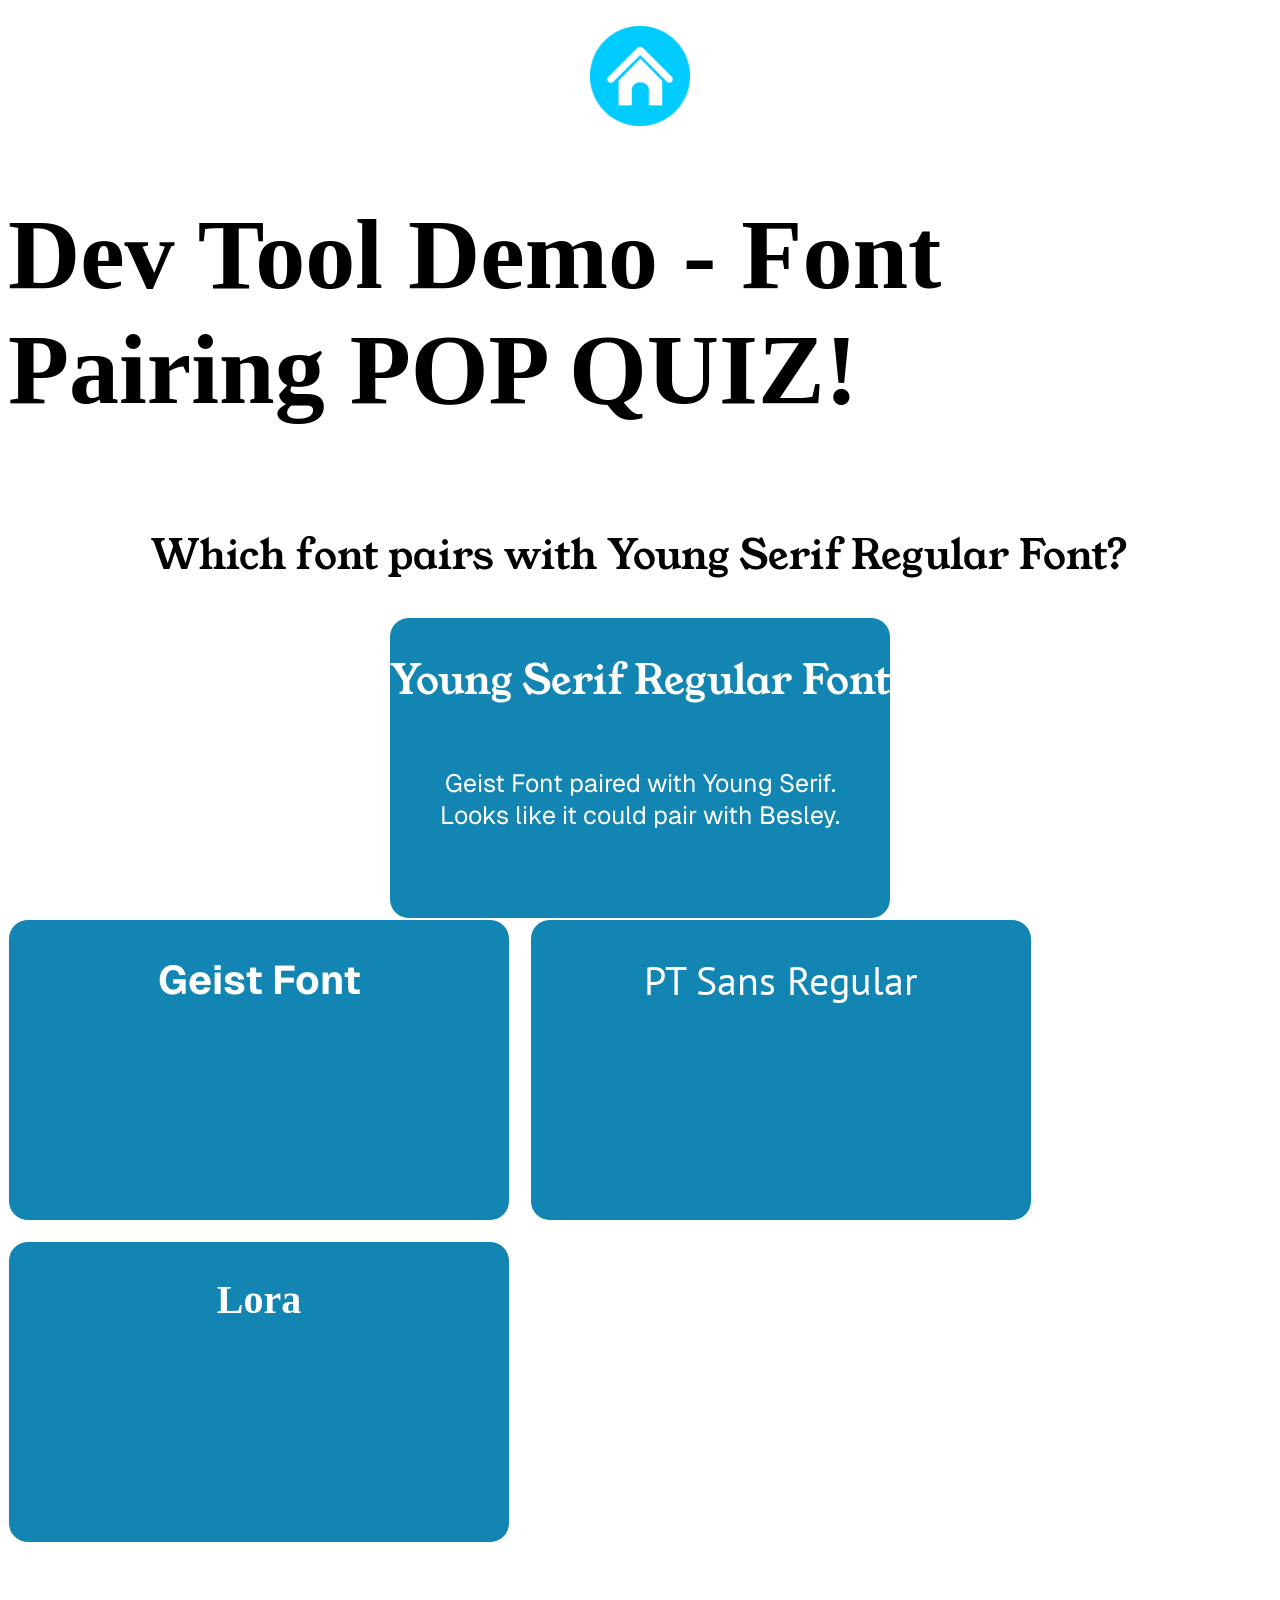
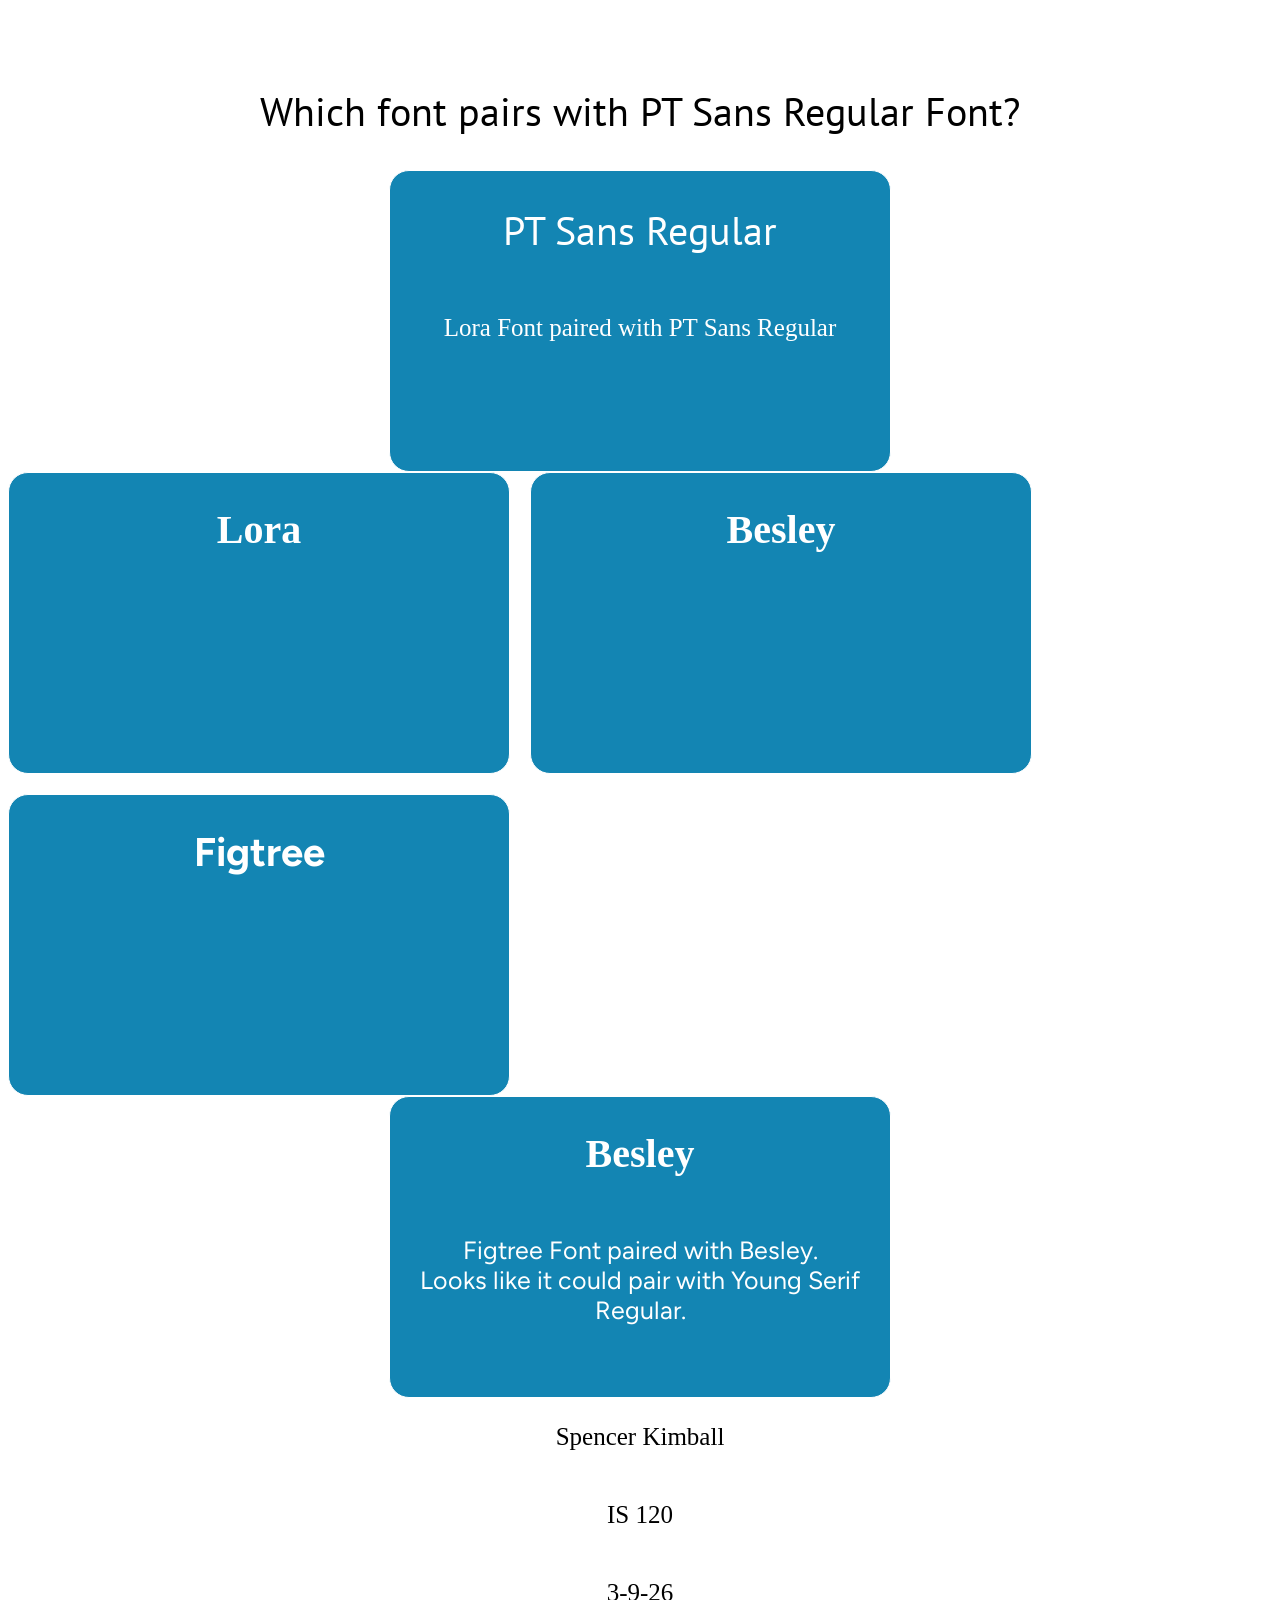
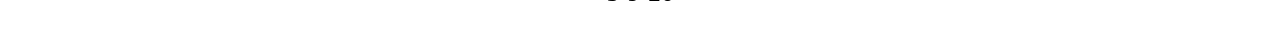
==== index.html @ 42277ef9 "Added quiz feature to the demo" ====
<!DOCTYPE html>
<html lang="en">
<head>
    <meta charset="UTF-8">
    <meta name="viewport" content="width=device-width, initial-scale=1.0">
    <link rel="stylesheet" href="devtooldemo.css">

    <!-- Google Embed Code - Step 1 -->
     <!-- IBM Plex Mono, PT Sans Regular, Lora -->
    <link rel="preconnect" href="https://fonts.googleapis.com">
    <link rel="preconnect" href="https://fonts.gstatic.com" crossorigin>
    <link href="https://fonts.googleapis.com/css2?family=Besley:ital,wght@0,400..900;1,400..900&family=Figtree:ital,wght@0,300..900;1,300..900&family=Geist:wght@100..900&family=IBM+Plex+Mono:ital,wght@0,100;0,200;0,300;0,400;0,500;0,600;0,700;1,100;1,200;1,300;1,400;1,500;1,600;1,700&family=Lora:ital,wght@0,400..700;1,400..700&family=PT+Sans:ital,wght@0,400;0,700;1,400;1,700&family=Young+Serif&display=swap" rel="stylesheet">
    
    <title>Demo</title>
</head>

<header>
    <div class="main-flow-container">
        <div>
            <a href="devtooldemo.html">
                <br>
                <img height="100px" src="home_icon.png" alt="Home Icon">
            </a>
        </div>

        <div>
            <h1>
                Dev Tool Demo - Font Pairing POP QUIZ!
            </h1>
        </div>
    </div>
</header>

<body>
    <main>
        <div class="main-flow-container">

            <!-- Quiz Question 1! -->
            <h2 class="young-serif-regular">
                Which font pairs with Young Serif Regular Font?
            </h2>
            
            <div class="card">
                <h2 class="young-serif-regular">
                    Young Serif Regular Font
                </h2>
                <p class="geist-font">
                    Geist Font paired with Young Serif.
                    <br>
                    Looks like it could pair with Besley.
                </p>
            </div>

            <div class="container">
                <div class="correct-card">
                    <h2 class="geist-font">Geist Font</h2>
                </div>

                <div class="wrong-card">
                    <h2 class="pt-sans-regular">
                        PT Sans Regular
                    </h2>
                </div>

                <div class="wrong-card">
                    <h2 class="lora">
                        Lora
                    </h2>
                </div>
            </div>
            <br>
            <br>
            <br>
            <br>
            <br>
            <br>

            <!-- Quiz Question 2! -->
            <h2 class="pt-sans-regular">
                Which font pairs with PT Sans Regular Font?
            </h2>
            
                <div class="card">
                    <h2 class="pt-sans-regular">
                        PT Sans Regular
                    </h2>
                    <p class="lora">
                        Lora Font paired with PT Sans Regular
                    </p>
                </div>

                <div class="container">

                    <div class="correct-card">
                        <h2 class="lora">Lora</h2>
                    </div>
                    
                    <div class="wrong-card">
                        <h2 class="Besley">
                            Besley
                        </h2>
                    </div>
                    
                    <div class="wrong-card">
                        <h2 class="figtree">Figtree</h2>
                    </div>
                </div>
                    
                    <div class="card">
                        <h2 class="Besley">
                        Besley
                    </h2>
                    <p class="figtree">
                        Figtree Font paired with Besley.
                        <br>
                        Looks like it could pair with Young Serif Regular.
                    </p>
                </div>
            </div>
        </div>
    </main>
</body>


<footer>
    <div class="main-flow-container">
        <p>
            Spencer Kimball <br>
        </p>
        <p>
            IS 120
        </p>
        <p>
            3-9-26
        </p>
    </div>
</footer>

</html>
---- devtooldemo.css ----
/* ************************* */
/* ********* FONTS ********* */
/* ************************* */
.ibm-plex-mono-thin {
  font-family: "IBM Plex Mono", monospace;
  font-weight: 100;
  font-style: normal;
}

.pt-sans-regular {
  font-family: "PT Sans", sans-serif;
  font-weight: 400;
  font-style: normal;
}

.young-serif-regular {
  font-family: "Young Serif", serif;
  font-weight: 400;
  font-style: normal;
}

.geist-font {
  font-family: "Geist", sans-serif;
  font-optical-sizing: auto;
  font-style: normal;
}

.besley {
  font-family: "Besley", serif;
  font-optical-sizing: auto;
  font-style: normal;
}

.figtree {
  font-family: "Figtree", sans-serif;
  font-optical-sizing: auto;
  font-style: normal;
}




/* ****************************************** */
/* ********* Main Styles - Elements ********* */
/* ****************************************** */
h1 {
  font-size: 100px;
}

h2 {
  font-size: 40px;
}

p {
  font-size: 25px;
}

button {
  font-size: 35px;
  font-family: "Young Serif", serif;
  font-weight: 400;
  font-style: normal;
  color: white;
  background-color: rgb(183, 183, 235);
  border-radius: 15px;
}

button:hover {
  font-size: 40px;
  font-family: "Geist", sans-serif;
  font-optical-sizing: auto;
  font-style: normal;
  color: white;
  background-color: rgb(235, 223, 183);
  border-radius: 15px;
}

/* ******************************************** */
/* Items for the Main Flow of the Dev Tool Demo */
/* ******************************************** */
.card {
  background-color: rgb(19, 133, 179);
  width: 500px;
  height: 300px;
  border: 1px solid white;
  border-radius: 20px;
  color: white;
  
  display: flex;
  flex-direction: column;
  align-items: center;
  text-align: center;
}

.correct-card {
  background-color: rgb(19, 133, 179);
  width: 500px;
  height: 300px;
  border: 1px solid white;
  border-radius: 20px;
  color: white;
  
  display: flex;
  flex-direction: column;
  align-items: center;
  text-align: center;
}

.correct-card:hover {
  background-color: green;
  width: 500px;
  height: 300px;
  border: 1px solid white;
  border-radius: 20px;
  color: white;
  
  display: flex;
  flex-direction: column;
  align-items: center;
  text-align: center;
}

.wrong-card {
  background-color: rgb(19, 133, 179);
  width: 500px;
  height: 300px;
  border: 1px solid white;
  border-radius: 20px;
  color: white;

  display: flex;
  flex-direction: column;
  align-items: center;
  text-align: center;
}

.wrong-card:hover {
  background-color: red;
  width: 500px;
  height: 300px;
  border: 1px solid white;
  border-radius: 20px;
  color: white;

  display: flex;
  flex-direction: column;
  align-items: center;
  text-align: center;
}

.container {
  gap: 20px;
  display: flex;
  flex-direction: row;
  flex-wrap: wrap;
}

.main-flow-container {
  display: flex;
  flex-direction: column;
  align-items: center;
  padding: 0;
  gap: 0;
  margin: 0 auto;
}
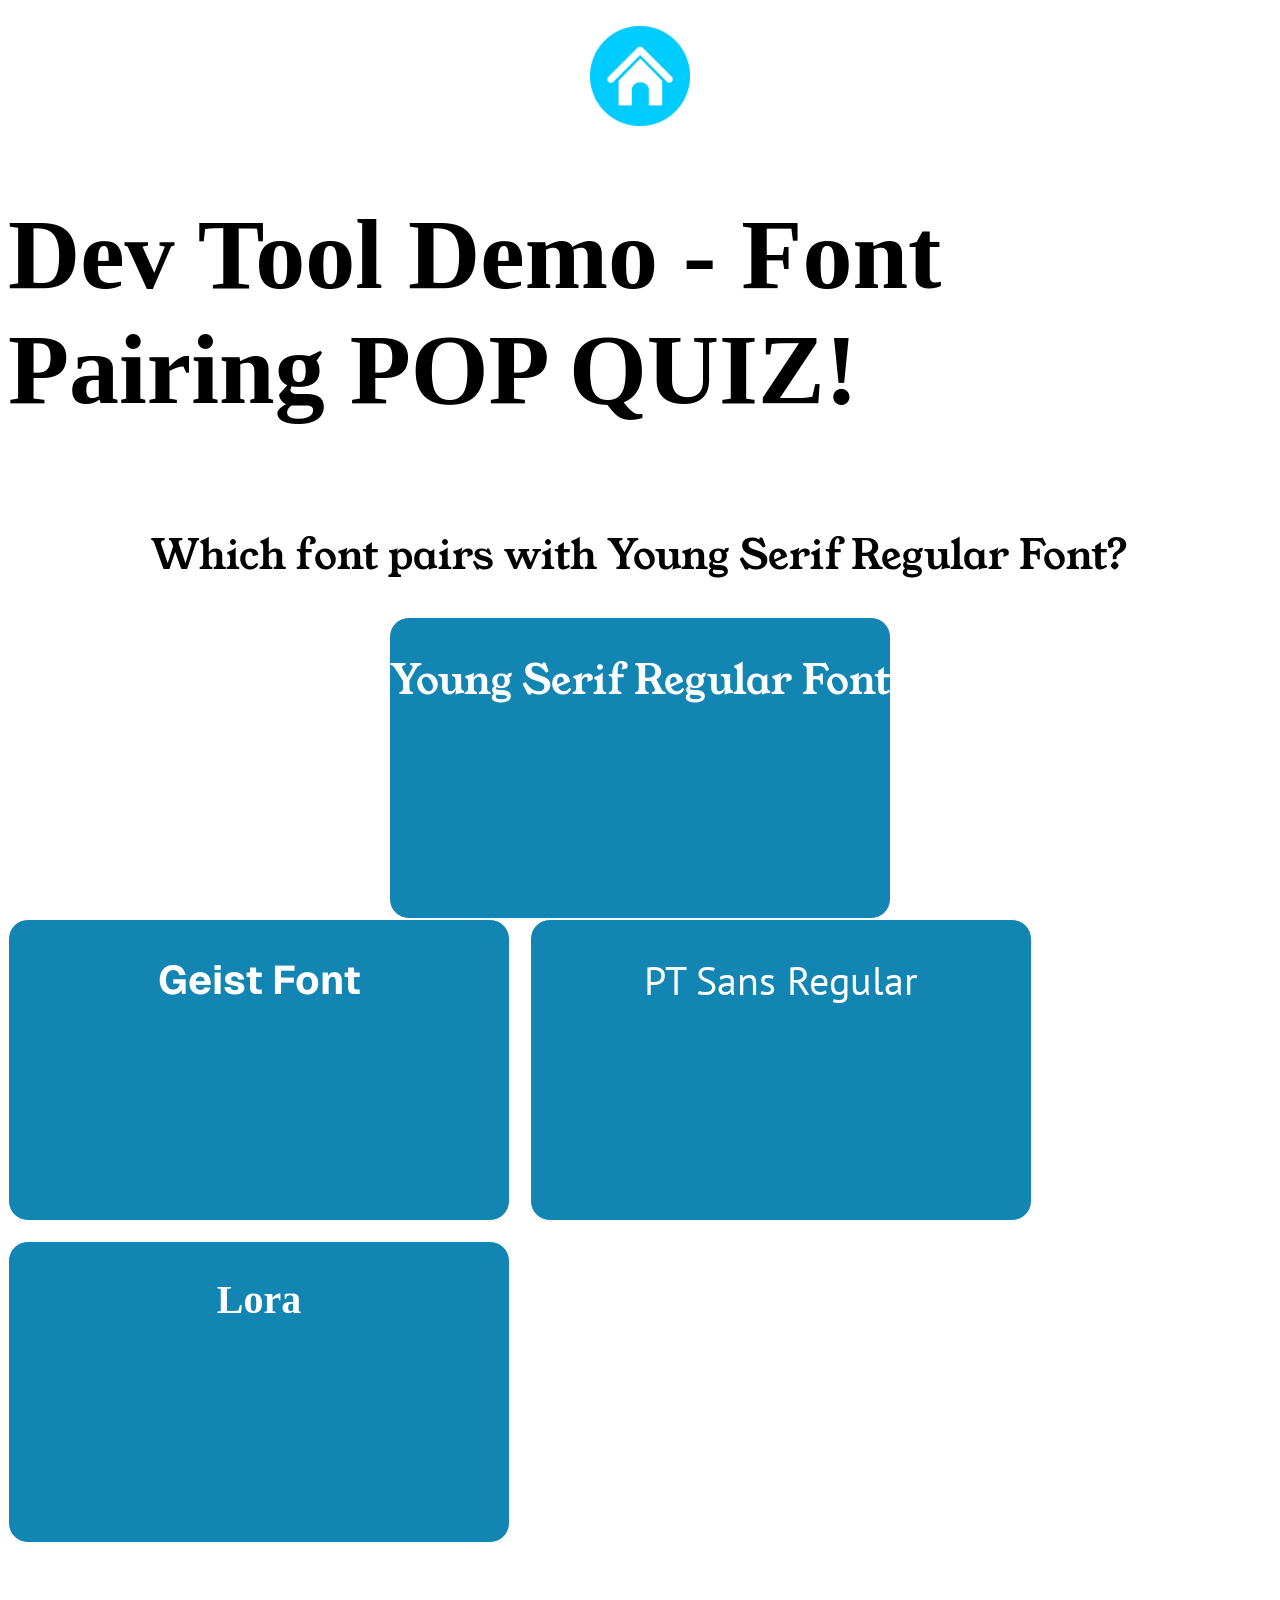
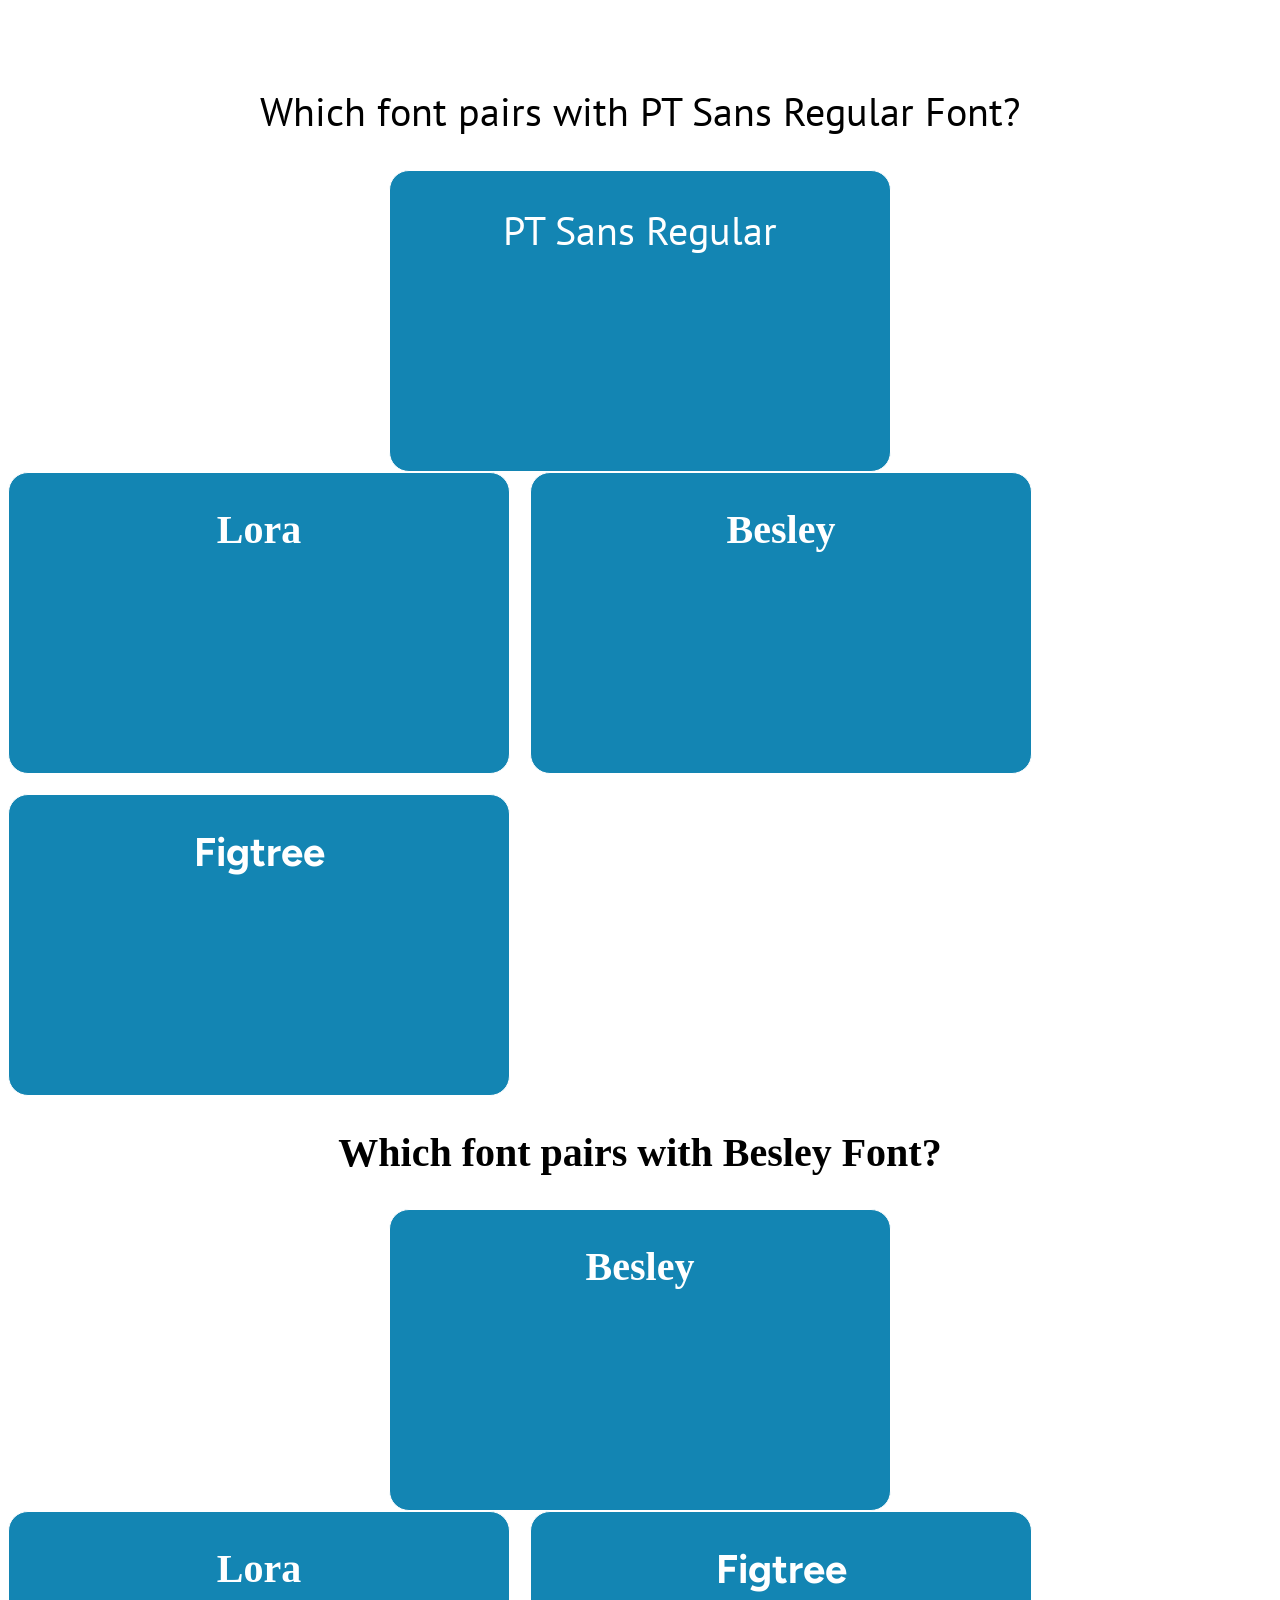
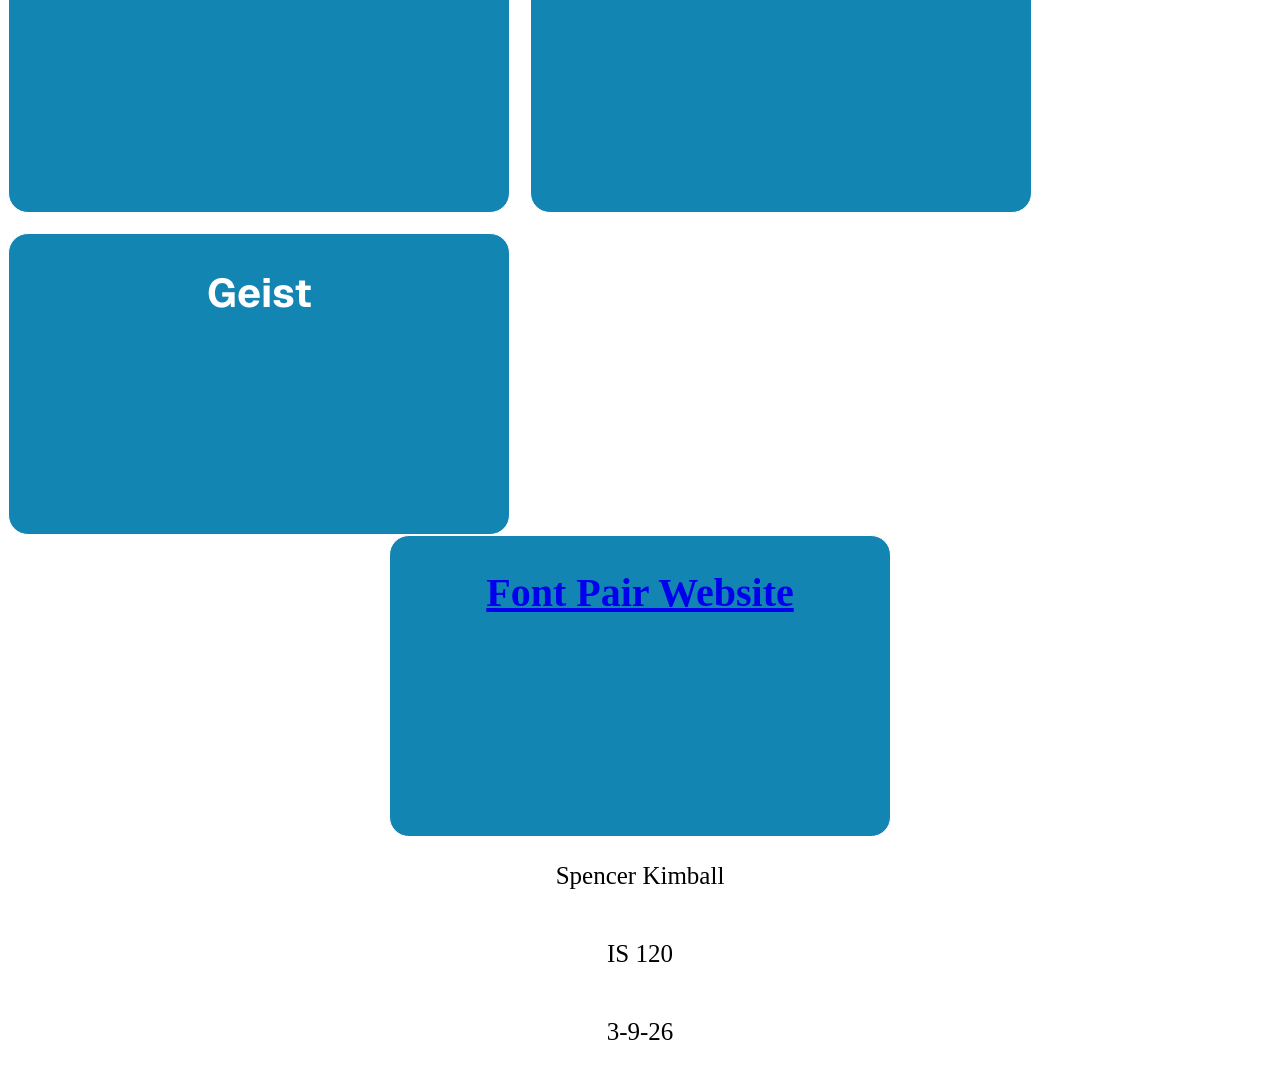
==== commit 2bf2686a: "Added all of my animations for the second dev tool demo!" ====
--- a/index.html
+++ b/index.html
@@ -44,11 +44,6 @@
                 <h2 class="young-serif-regular">
                     Young Serif Regular Font
                 </h2>
-                <p class="geist-font">
-                    Geist Font paired with Young Serif.
-                    <br>
-                    Looks like it could pair with Besley.
-                </p>
             </div>
 
             <div class="container">
@@ -80,42 +75,62 @@
                 Which font pairs with PT Sans Regular Font?
             </h2>
             
-                <div class="card">
-                    <h2 class="pt-sans-regular">
-                        PT Sans Regular
-                    </h2>
-                    <p class="lora">
-                        Lora Font paired with PT Sans Regular
-                    </p>
+            <div class="card">
+                <h2 class="pt-sans-regular">
+                    PT Sans Regular
+                </h2>
+            </div>
+
+            <div class="container">
+
+                <div class="correct-card">
+                    <h2 class="lora">Lora</h2>
                 </div>
-
-                <div class="container">
-
-                    <div class="correct-card">
-                        <h2 class="lora">Lora</h2>
-                    </div>
-                    
-                    <div class="wrong-card">
-                        <h2 class="Besley">
-                            Besley
-                        </h2>
-                    </div>
-                    
-                    <div class="wrong-card">
-                        <h2 class="figtree">Figtree</h2>
-                    </div>
-                </div>
-                    
-                    <div class="card">
-                        <h2 class="Besley">
+                
+                <div class="wrong-card">
+                    <h2 class="Besley">
                         Besley
                     </h2>
-                    <p class="figtree">
-                        Figtree Font paired with Besley.
-                        <br>
-                        Looks like it could pair with Young Serif Regular.
-                    </p>
                 </div>
+                
+                <div class="wrong-card">
+                    <h2 class="figtree">Figtree</h2>
+                </div>
+            </div>
+                
+            <!-- Quiz Question 3! -->
+            <h2 class="Besley">
+                Which font pairs with Besley Font?
+            </h2>
+
+            <div class="card">
+                <h2 class="Besley">
+                    Besley
+                </h2>
+                
+            </div>
+
+
+            <div class="container">
+                <div class="wrong-card">
+                    <h2 class="lora">Lora</h2>
+                </div>
+                
+                <div class="correct-card">
+                    <h2 class="figtree">
+                        Figtree
+                    </h2>
+                </div>
+                
+                <div class="wrong-card">
+                    <h2 class="geist-font">Geist</h2>
+                </div>
+            </div>
+
+            <div class="card">
+                <h2>
+                    <a target="_blank" href="https://www.fontpair.co/all">Font Pair Website</a>
+                </h2>
             </div>
         </div>
     </main>
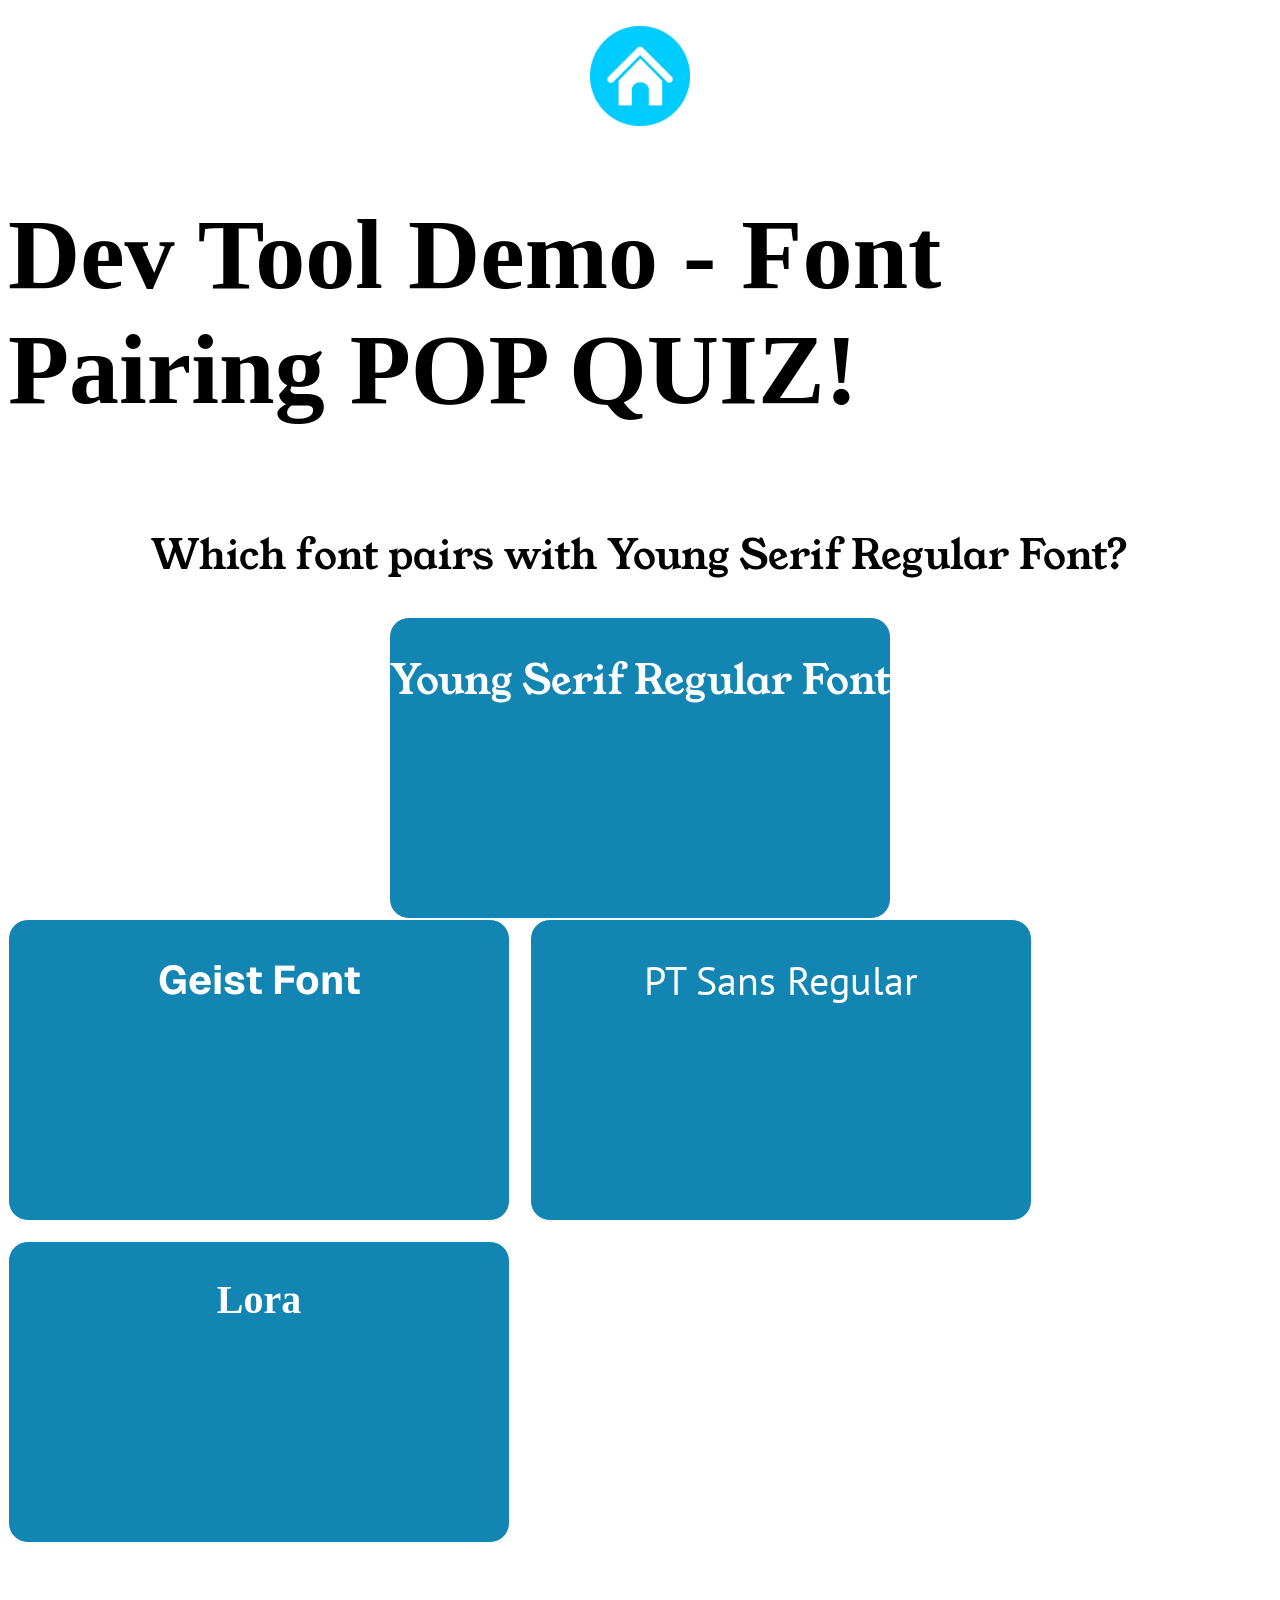
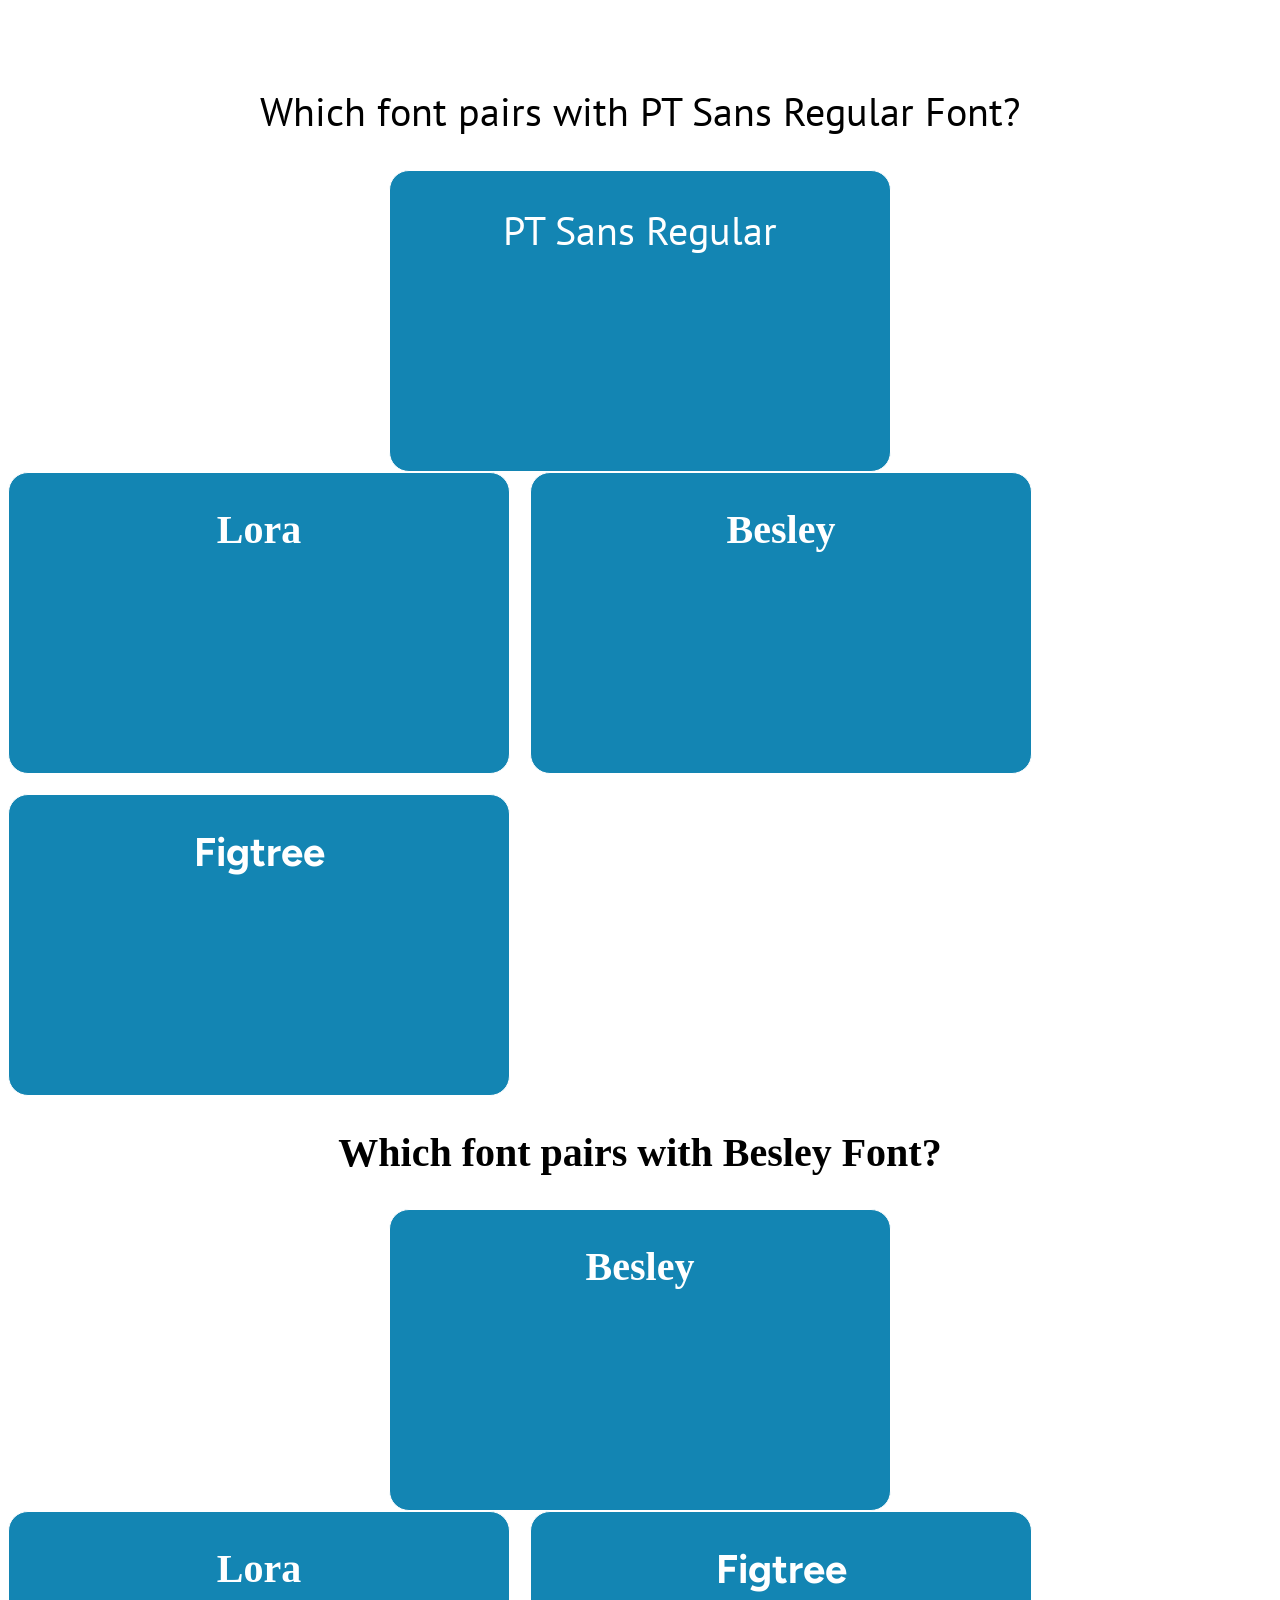
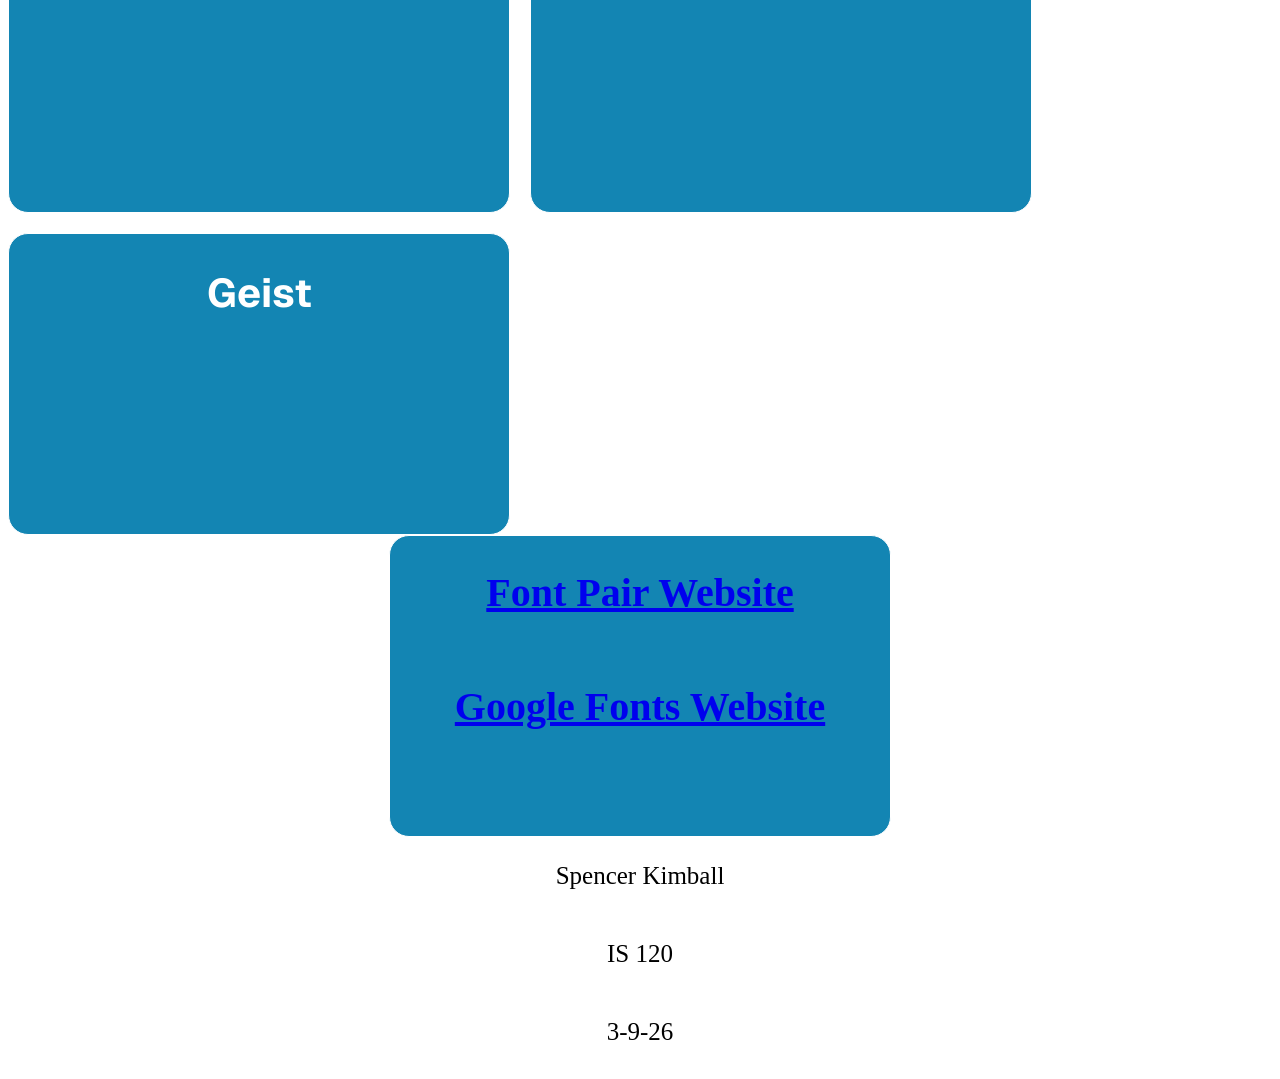
==== commit 732e94a3: "Changed the flow" ====
--- a/index.html
+++ b/index.html
@@ -131,6 +131,10 @@
                 <h2>
                     <a target="_blank" href="https://www.fontpair.co/all">Font Pair Website</a>
                 </h2>
+
+                <h2>
+                    <a target="_blank" href="https://fonts.google.com/">Google Fonts Website</a>
+                </h2>
             </div>
         </div>
     </main>
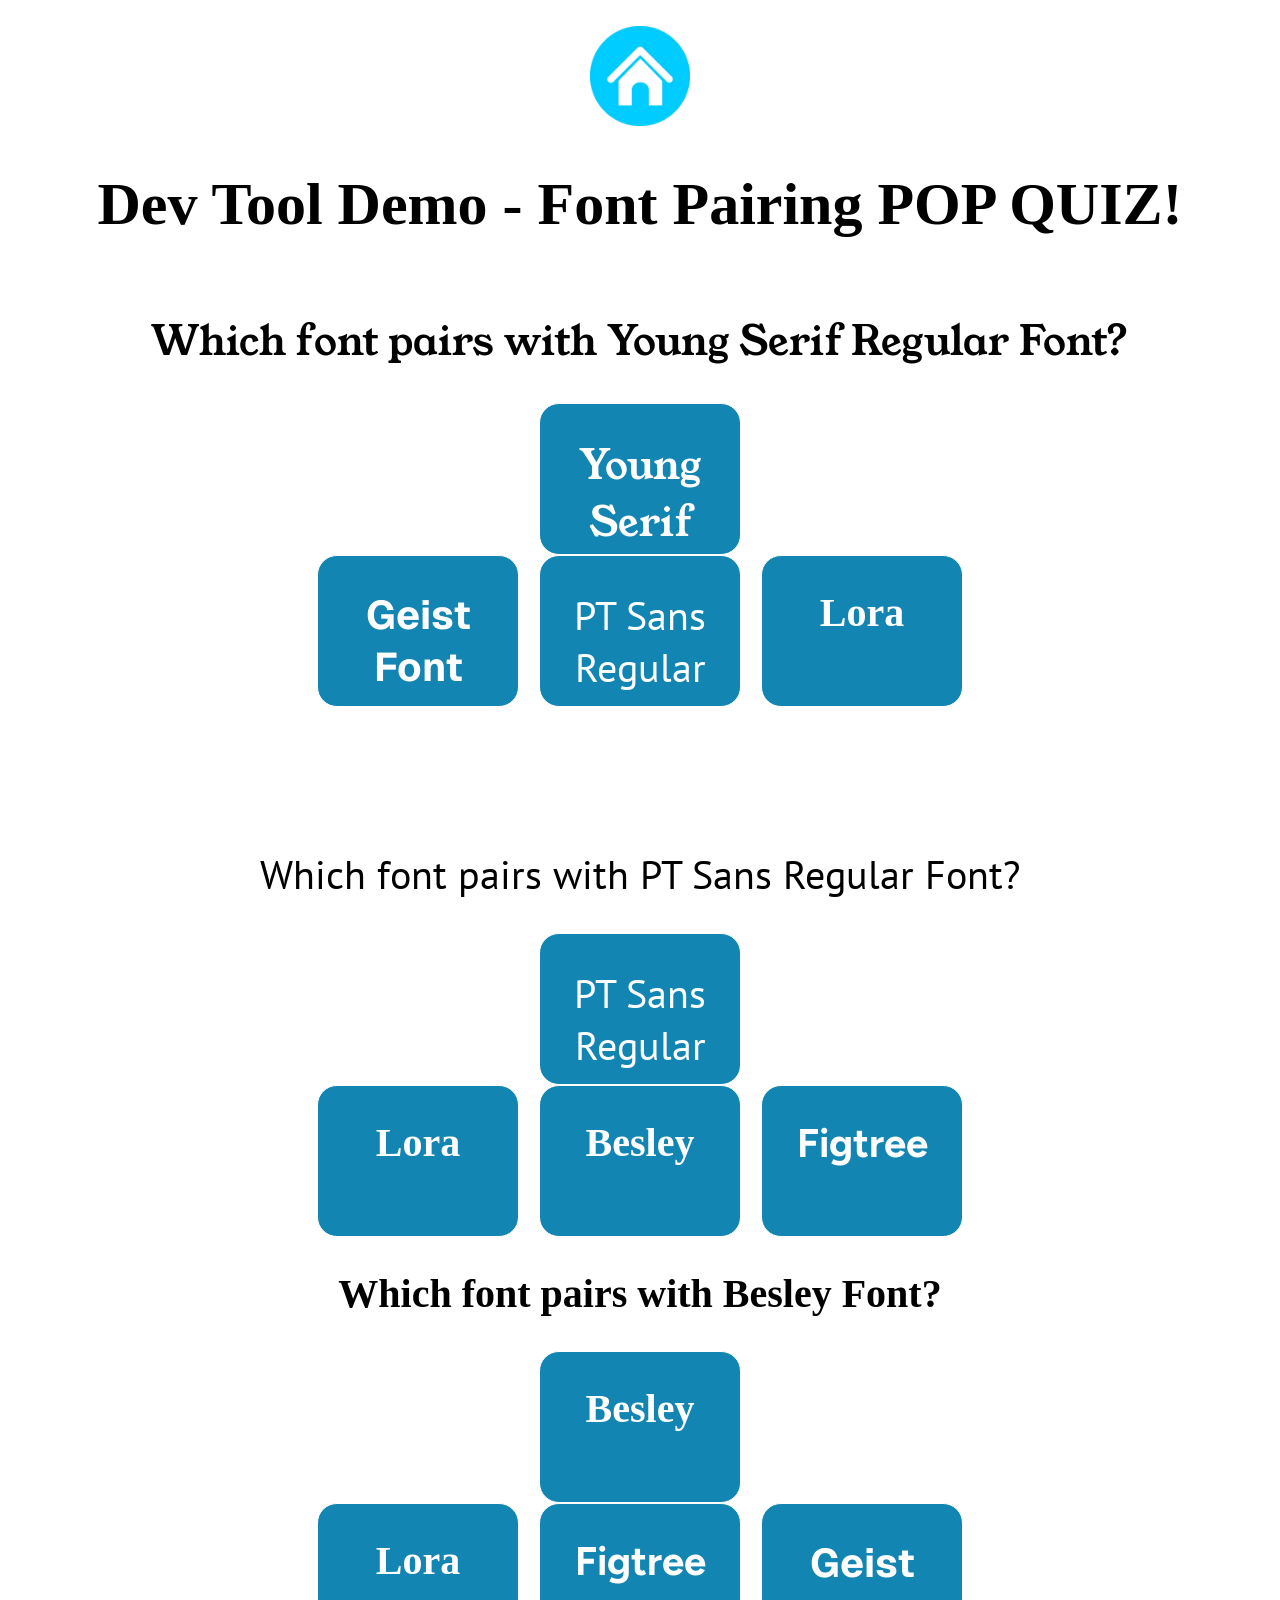
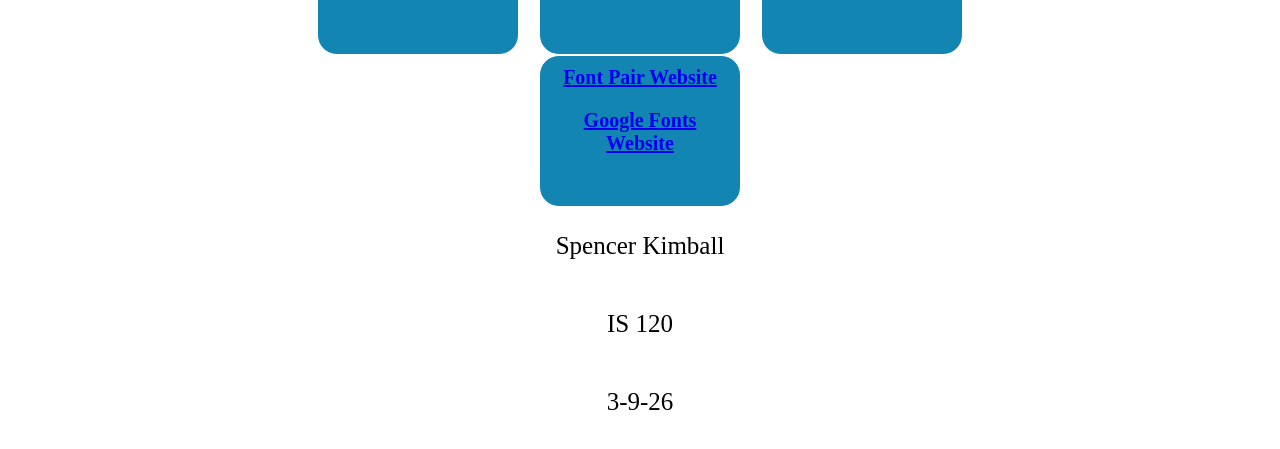
==== commit b12398c8: "Made some style changes" ====
--- a/index.html
+++ b/index.html
@@ -128,13 +128,13 @@
             </div>
 
             <div class="card">
-                <h2>
+                <h4>
                     <a target="_blank" href="https://www.fontpair.co/all">Font Pair Website</a>
-                </h2>
+                </h4>
 
-                <h2>
+                <h4>
                     <a target="_blank" href="https://fonts.google.com/">Google Fonts Website</a>
-                </h2>
+                </h4>
             </div>
         </div>
     </main>
--- a/devtooldemo.css
+++ b/devtooldemo.css
@@ -44,11 +44,17 @@
 /* ********* Main Styles - Elements ********* */
 /* ****************************************** */
 h1 {
-  font-size: 100px;
+  font-size: 60px;
 }
 
 h2 {
   font-size: 40px;
+}
+
+h4 {
+  font-size: 20px;
+  padding: 0;
+  margin: 10px;
 }
 
 p {
@@ -80,8 +86,8 @@
 /* ******************************************** */
 .card {
   background-color: rgb(19, 133, 179);
-  width: 500px;
-  height: 300px;
+  width: 200px;
+  height: 150px;
   border: 1px solid white;
   border-radius: 20px;
   color: white;
@@ -94,8 +100,8 @@
 
 .correct-card {
   background-color: rgb(19, 133, 179);
-  width: 500px;
-  height: 300px;
+  width: 200px;
+  height: 150px;
   border: 1px solid white;
   border-radius: 20px;
   color: white;
@@ -108,8 +114,6 @@
 
 .correct-card:hover {
   background-color: green;
-  width: 500px;
-  height: 300px;
   border: 1px solid white;
   border-radius: 20px;
   color: white;
@@ -122,8 +126,8 @@
 
 .wrong-card {
   background-color: rgb(19, 133, 179);
-  width: 500px;
-  height: 300px;
+  width: 200px;
+  height: 150px;
   border: 1px solid white;
   border-radius: 20px;
   color: white;
@@ -136,8 +140,6 @@
 
 .wrong-card:hover {
   background-color: red;
-  width: 500px;
-  height: 300px;
   border: 1px solid white;
   border-radius: 20px;
   color: white;
